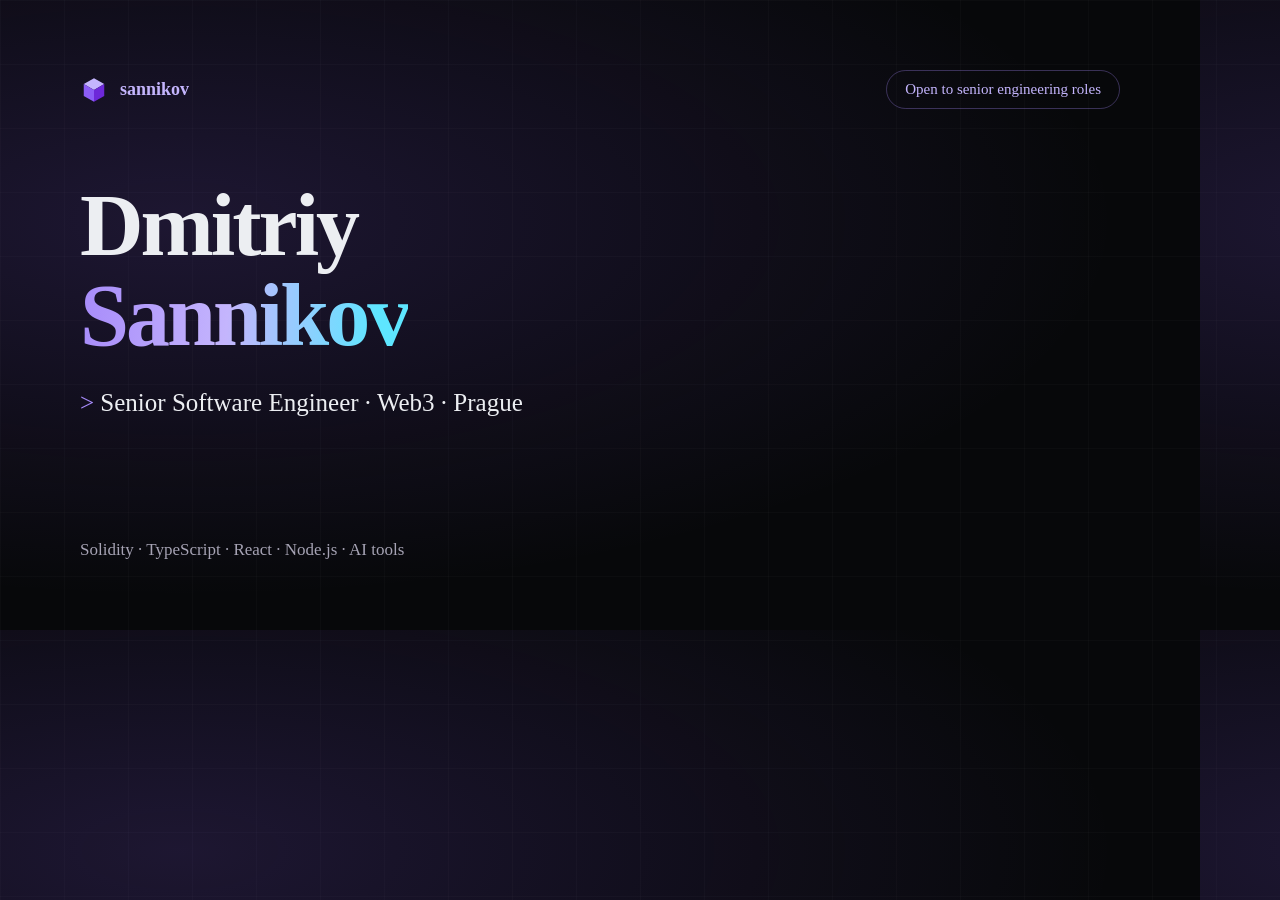
==== scripts/social-preview.html @ b62943a7 "Publish personal portfolio at root domain" ====
<!doctype html><html><head><meta charset="utf-8"><style>
@font-face{font-family:Unbounded;src:url('/node_modules/@fontsource-variable/unbounded/files/unbounded-latin-wght-normal.woff2')}@font-face{font-family:Inter;src:url('/node_modules/@fontsource-variable/inter/files/inter-latin-wght-normal.woff2')}
@font-face{font-family:Mono;src:url('/node_modules/@fontsource-variable/jetbrains-mono/files/jetbrains-mono-latin-wght-normal.woff2')}
*{box-sizing:border-box}html,body{margin:0;width:1200px;height:630px;overflow:hidden}body{background:#07080a;color:#eceef2;font-family:Inter,sans-serif;padding:70px 80px;position:relative;background-image:radial-gradient(ellipse at 15% 35%,#8b5cf62b,transparent 65%),linear-gradient(#ffffff05 1px,transparent 1px),linear-gradient(90deg,#ffffff05 1px,transparent 1px);background-size:auto,64px 64px,64px 64px}.top{display:flex;align-items:center;justify-content:space-between;color:#c4b5fd;font-size:18px}.brand{display:flex;align-items:center;gap:12px;font-family:Unbounded;font-weight:600}.brand svg{width:28px;height:28px}.pill{font-family:Mono;border:1px solid #a78bfa50;border-radius:40px;padding:10px 18px;font-size:15px}h1{font-family:Unbounded;font-size:88px;line-height:1.02;letter-spacing:-3px;margin:72px 0 28px;font-weight:700}h1 span{display:block;background:linear-gradient(95deg,#a78bfa,#c4b5fd 45%,#5ee6ff 90%);background-clip:text;color:transparent;width:max-content}h2{font-family:Mono;font-size:25px;font-weight:500;margin:0 0 20px}.desc{font-size:22px;color:#a6a3b4;line-height:1.5;margin:0}.footer{position:absolute;bottom:70px;left:80px;right:80px;display:flex;justify-content:space-between;font-family:Mono;color:#a6a3b4;font-size:17px}.projects{color:#c4b5fd}
</style></head><body><div class="top"><div class="brand"><svg viewBox="0 0 32 32"><path d="M16 2.5 27.7 9.25 16 16 4.3 9.25Z" fill="#c4b5fd"/><path d="M4.3 9.25 16 16v13.5L4.3 22.75Z" fill="#8b5cf6"/><path d="M27.7 9.25 16 16v13.5l11.7-6.75Z" fill="#6d28d9"/></svg>sannikov</div><div class="pill">Open to senior engineering roles</div></div><h1>Dmitriy<span>Sannikov</span></h1><h2><span style="color:#a78bfa">&gt;</span> Senior Software Engineer · Web3 · Prague</h2><div class="footer"><span>Solidity · TypeScript · React · Node.js · AI tools</span></div></body></html>
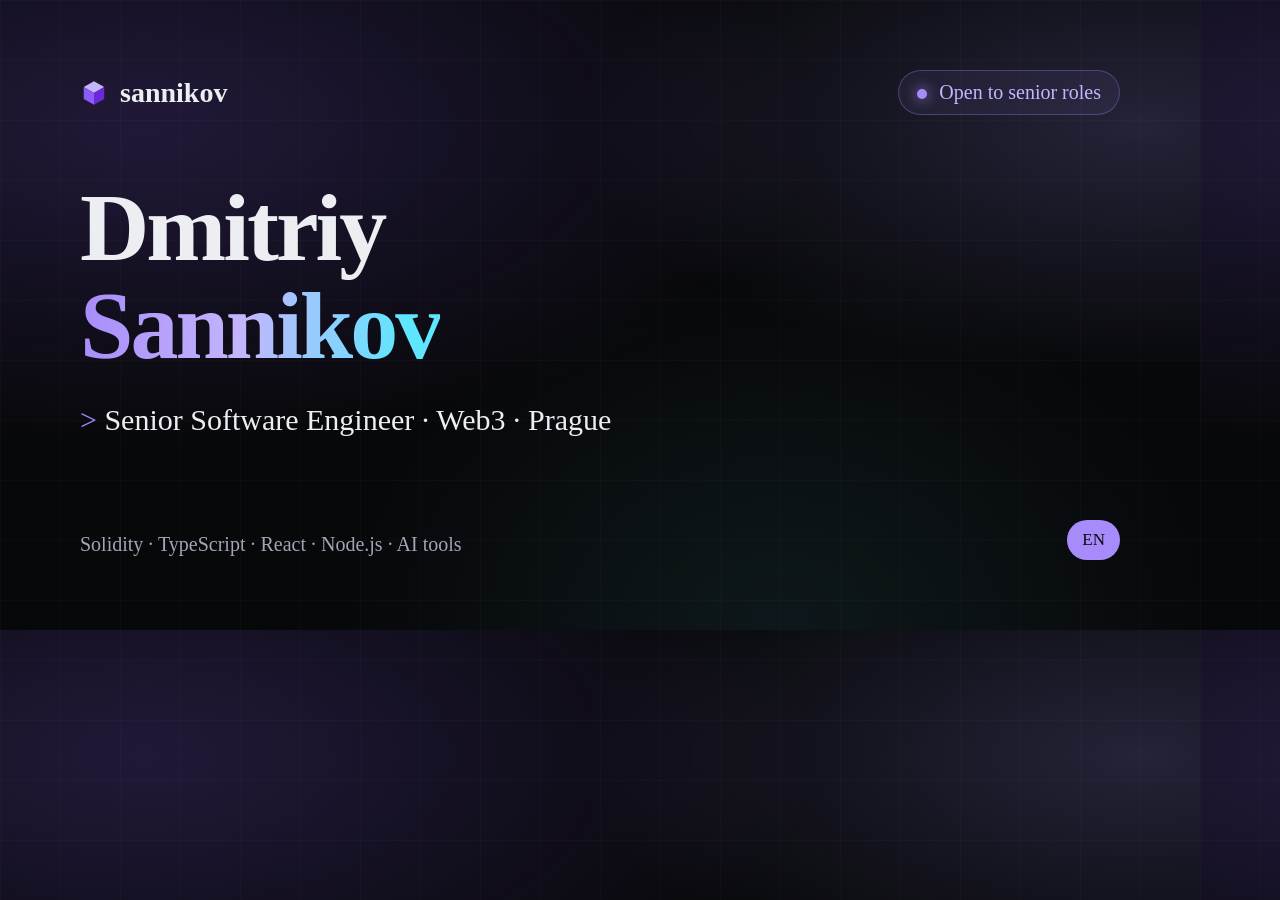
==== commit 6c5850b3: "Align social preview typography and layout with reference" ====
--- a/scripts/social-preview.html
+++ b/scripts/social-preview.html
@@ -1,5 +1,5 @@
 <!doctype html><html><head><meta charset="utf-8"><style>
 @font-face{font-family:Unbounded;src:url('/node_modules/@fontsource-variable/unbounded/files/unbounded-latin-wght-normal.woff2')}@font-face{font-family:Inter;src:url('/node_modules/@fontsource-variable/inter/files/inter-latin-wght-normal.woff2')}
 @font-face{font-family:Mono;src:url('/node_modules/@fontsource-variable/jetbrains-mono/files/jetbrains-mono-latin-wght-normal.woff2')}
-*{box-sizing:border-box}html,body{margin:0;width:1200px;height:630px;overflow:hidden}body{background:#07080a;color:#eceef2;font-family:Inter,sans-serif;padding:70px 80px;position:relative;background-image:radial-gradient(ellipse at 15% 35%,#8b5cf62b,transparent 65%),linear-gradient(#ffffff05 1px,transparent 1px),linear-gradient(90deg,#ffffff05 1px,transparent 1px);background-size:auto,64px 64px,64px 64px}.top{display:flex;align-items:center;justify-content:space-between;color:#c4b5fd;font-size:18px}.brand{display:flex;align-items:center;gap:12px;font-family:Unbounded;font-weight:600}.brand svg{width:28px;height:28px}.pill{font-family:Mono;border:1px solid #a78bfa50;border-radius:40px;padding:10px 18px;font-size:15px}h1{font-family:Unbounded;font-size:88px;line-height:1.02;letter-spacing:-3px;margin:72px 0 28px;font-weight:700}h1 span{display:block;background:linear-gradient(95deg,#a78bfa,#c4b5fd 45%,#5ee6ff 90%);background-clip:text;color:transparent;width:max-content}h2{font-family:Mono;font-size:25px;font-weight:500;margin:0 0 20px}.desc{font-size:22px;color:#a6a3b4;line-height:1.5;margin:0}.footer{position:absolute;bottom:70px;left:80px;right:80px;display:flex;justify-content:space-between;font-family:Mono;color:#a6a3b4;font-size:17px}.projects{color:#c4b5fd}
-</style></head><body><div class="top"><div class="brand"><svg viewBox="0 0 32 32"><path d="M16 2.5 27.7 9.25 16 16 4.3 9.25Z" fill="#c4b5fd"/><path d="M4.3 9.25 16 16v13.5L4.3 22.75Z" fill="#8b5cf6"/><path d="M27.7 9.25 16 16v13.5l11.7-6.75Z" fill="#6d28d9"/></svg>sannikov</div><div class="pill">Open to senior engineering roles</div></div><h1>Dmitriy<span>Sannikov</span></h1><h2><span style="color:#a78bfa">&gt;</span> Senior Software Engineer · Web3 · Prague</h2><div class="footer"><span>Solidity · TypeScript · React · Node.js · AI tools</span></div></body></html>
+*{box-sizing:border-box}html,body{margin:0;width:1200px;height:630px;overflow:hidden}body{background:#07080a;color:#eceef2;font-family:Inter,sans-serif;padding:70px 80px;position:relative;background-image:radial-gradient(ellipse at 12% 20%,#8b5cf633,transparent 45%),radial-gradient(ellipse at 95% 20%,#a397ff30,transparent 35%),radial-gradient(ellipse at 65% 100%,#5ee6ff12,transparent 40%),linear-gradient(#ffffff05 1px,transparent 1px),linear-gradient(90deg,#ffffff05 1px,transparent 1px);background-size:auto,auto,auto,60px 60px,60px 60px}.top{display:flex;align-items:center;justify-content:space-between;color:#c4b5fd;font-size:28px}.brand{display:flex;align-items:center;gap:12px;font-family:Unbounded;font-weight:600;color:#eceef2}.brand svg{width:28px;height:28px}.pill::before{content:"";display:inline-block;width:10px;height:10px;border-radius:50%;background:#a78bfa;box-shadow:0 0 14px #a78bfa;margin-right:12px}.pill{font-family:Mono;background:#a78bfa12;border:1px solid #a78bfa50;border-radius:40px;padding:10px 18px;font-size:20px}h1{font-family:Unbounded;font-size:96px;line-height:1.02;letter-spacing:-3px;margin:64px 0 28px;font-weight:700}h1 span{display:block;background:linear-gradient(95deg,#a78bfa,#c4b5fd 45%,#5ee6ff 90%);background-clip:text;color:transparent;width:max-content}h2{font-family:Mono;font-size:30px;font-weight:500;margin:0 0 20px}.desc{font-size:22px;color:#a6a3b4;line-height:1.5;margin:0}.footer{position:absolute;bottom:70px;left:80px;right:80px;display:flex;justify-content:space-between;font-family:Mono;color:#a6a3b4;font-size:20px}.projects{color:#c4b5fd}
+</style></head><body><div class="top"><div class="brand"><svg viewBox="0 0 32 32"><path d="M16 2.5 27.7 9.25 16 16 4.3 9.25Z" fill="#c4b5fd"/><path d="M4.3 9.25 16 16v13.5L4.3 22.75Z" fill="#8b5cf6"/><path d="M27.7 9.25 16 16v13.5l11.7-6.75Z" fill="#6d28d9"/></svg>sannikov</div><div class="pill">Open to senior roles</div></div><h1>Dmitriy<span>Sannikov</span></h1><h2><span style="color:#a78bfa">&gt;</span> Senior Software Engineer · Web3 · Prague</h2><div class="footer"><span>Solidity · TypeScript · React · Node.js · AI tools</span><span style="background:#a78bfa;color:#07080a;border-radius:99px;padding:10px 15px;font-size:17px;margin-top:-13px">EN</span></div></body></html>
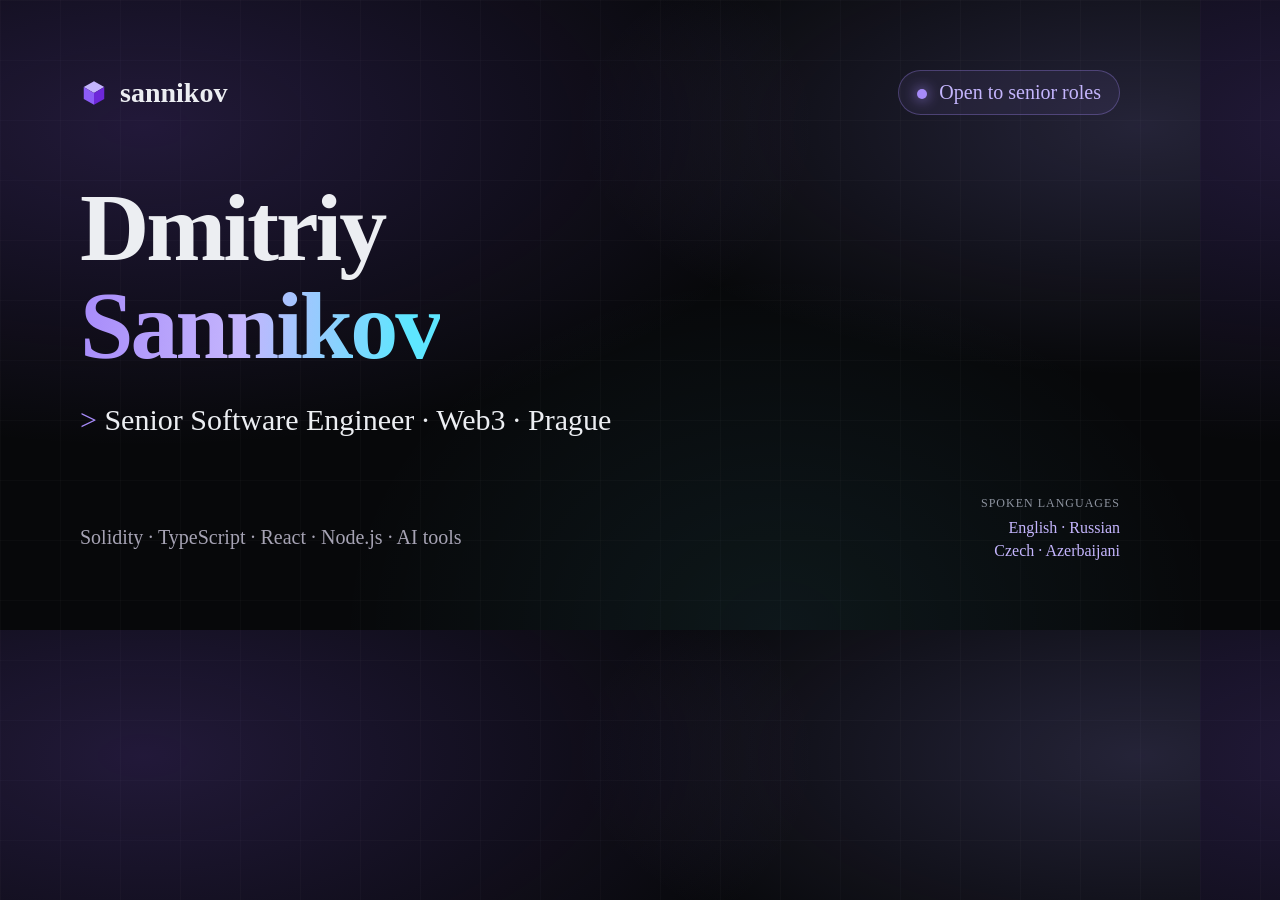
==== commit 59fbeaa1: "Show spoken languages on social preview" ====
--- a/scripts/social-preview.html
+++ b/scripts/social-preview.html
@@ -1,5 +1,5 @@
 <!doctype html><html><head><meta charset="utf-8"><style>
 @font-face{font-family:Unbounded;src:url('/node_modules/@fontsource-variable/unbounded/files/unbounded-latin-wght-normal.woff2')}@font-face{font-family:Inter;src:url('/node_modules/@fontsource-variable/inter/files/inter-latin-wght-normal.woff2')}
 @font-face{font-family:Mono;src:url('/node_modules/@fontsource-variable/jetbrains-mono/files/jetbrains-mono-latin-wght-normal.woff2')}
-*{box-sizing:border-box}html,body{margin:0;width:1200px;height:630px;overflow:hidden}body{background:#07080a;color:#eceef2;font-family:Inter,sans-serif;padding:70px 80px;position:relative;background-image:radial-gradient(ellipse at 12% 20%,#8b5cf633,transparent 45%),radial-gradient(ellipse at 95% 20%,#a397ff30,transparent 35%),radial-gradient(ellipse at 65% 100%,#5ee6ff12,transparent 40%),linear-gradient(#ffffff05 1px,transparent 1px),linear-gradient(90deg,#ffffff05 1px,transparent 1px);background-size:auto,auto,auto,60px 60px,60px 60px}.top{display:flex;align-items:center;justify-content:space-between;color:#c4b5fd;font-size:28px}.brand{display:flex;align-items:center;gap:12px;font-family:Unbounded;font-weight:600;color:#eceef2}.brand svg{width:28px;height:28px}.pill::before{content:"";display:inline-block;width:10px;height:10px;border-radius:50%;background:#a78bfa;box-shadow:0 0 14px #a78bfa;margin-right:12px}.pill{font-family:Mono;background:#a78bfa12;border:1px solid #a78bfa50;border-radius:40px;padding:10px 18px;font-size:20px}h1{font-family:Unbounded;font-size:96px;line-height:1.02;letter-spacing:-3px;margin:64px 0 28px;font-weight:700}h1 span{display:block;background:linear-gradient(95deg,#a78bfa,#c4b5fd 45%,#5ee6ff 90%);background-clip:text;color:transparent;width:max-content}h2{font-family:Mono;font-size:30px;font-weight:500;margin:0 0 20px}.desc{font-size:22px;color:#a6a3b4;line-height:1.5;margin:0}.footer{position:absolute;bottom:70px;left:80px;right:80px;display:flex;justify-content:space-between;font-family:Mono;color:#a6a3b4;font-size:20px}.projects{color:#c4b5fd}
-</style></head><body><div class="top"><div class="brand"><svg viewBox="0 0 32 32"><path d="M16 2.5 27.7 9.25 16 16 4.3 9.25Z" fill="#c4b5fd"/><path d="M4.3 9.25 16 16v13.5L4.3 22.75Z" fill="#8b5cf6"/><path d="M27.7 9.25 16 16v13.5l11.7-6.75Z" fill="#6d28d9"/></svg>sannikov</div><div class="pill">Open to senior roles</div></div><h1>Dmitriy<span>Sannikov</span></h1><h2><span style="color:#a78bfa">&gt;</span> Senior Software Engineer · Web3 · Prague</h2><div class="footer"><span>Solidity · TypeScript · React · Node.js · AI tools</span><span style="background:#a78bfa;color:#07080a;border-radius:99px;padding:10px 15px;font-size:17px;margin-top:-13px">EN</span></div></body></html>
+*{box-sizing:border-box}html,body{margin:0;width:1200px;height:630px;overflow:hidden}body{background:#07080a;color:#eceef2;font-family:Inter,sans-serif;padding:70px 80px;position:relative;background-image:radial-gradient(ellipse at 12% 20%,#8b5cf633,transparent 45%),radial-gradient(ellipse at 95% 20%,#a397ff30,transparent 35%),radial-gradient(ellipse at 65% 100%,#5ee6ff12,transparent 40%),linear-gradient(#ffffff05 1px,transparent 1px),linear-gradient(90deg,#ffffff05 1px,transparent 1px);background-size:auto,auto,auto,60px 60px,60px 60px}.top{display:flex;align-items:center;justify-content:space-between;color:#c4b5fd;font-size:28px}.brand{display:flex;align-items:center;gap:12px;font-family:Unbounded;font-weight:600;color:#eceef2}.brand svg{width:28px;height:28px}.pill::before{content:"";display:inline-block;width:10px;height:10px;border-radius:50%;background:#a78bfa;box-shadow:0 0 14px #a78bfa;margin-right:12px}.pill{font-family:Mono;background:#a78bfa12;border:1px solid #a78bfa50;border-radius:40px;padding:10px 18px;font-size:20px}h1{font-family:Unbounded;font-size:96px;line-height:1.02;letter-spacing:-3px;margin:64px 0 28px;font-weight:700}h1 span{display:block;background:linear-gradient(95deg,#a78bfa,#c4b5fd 45%,#5ee6ff 90%);background-clip:text;color:transparent;width:max-content}h2{font-family:Mono;font-size:30px;font-weight:500;margin:0 0 20px}.desc{font-size:22px;color:#a6a3b4;line-height:1.5;margin:0}.footer{position:absolute;bottom:70px;left:80px;right:80px;display:flex;justify-content:space-between;font-family:Mono;color:#a6a3b4;font-size:20px}.spoken{display:flex;flex-direction:column;gap:5px;text-align:right;font-size:16px;color:#c4b5fd;margin-top:-30px}.spoken-label{font-size:12px;letter-spacing:1px;text-transform:uppercase;color:#8e94a0;margin-bottom:3px}
+</style></head><body><div class="top"><div class="brand"><svg viewBox="0 0 32 32"><path d="M16 2.5 27.7 9.25 16 16 4.3 9.25Z" fill="#c4b5fd"/><path d="M4.3 9.25 16 16v13.5L4.3 22.75Z" fill="#8b5cf6"/><path d="M27.7 9.25 16 16v13.5l11.7-6.75Z" fill="#6d28d9"/></svg>sannikov</div><div class="pill">Open to senior roles</div></div><h1>Dmitriy<span>Sannikov</span></h1><h2><span style="color:#a78bfa">&gt;</span> Senior Software Engineer · Web3 · Prague</h2><div class="footer"><span>Solidity · TypeScript · React · Node.js · AI tools</span><div class="spoken"><span class="spoken-label">Spoken languages</span><span>English · Russian</span><span>Czech · Azerbaijani</span></div></div></body></html>
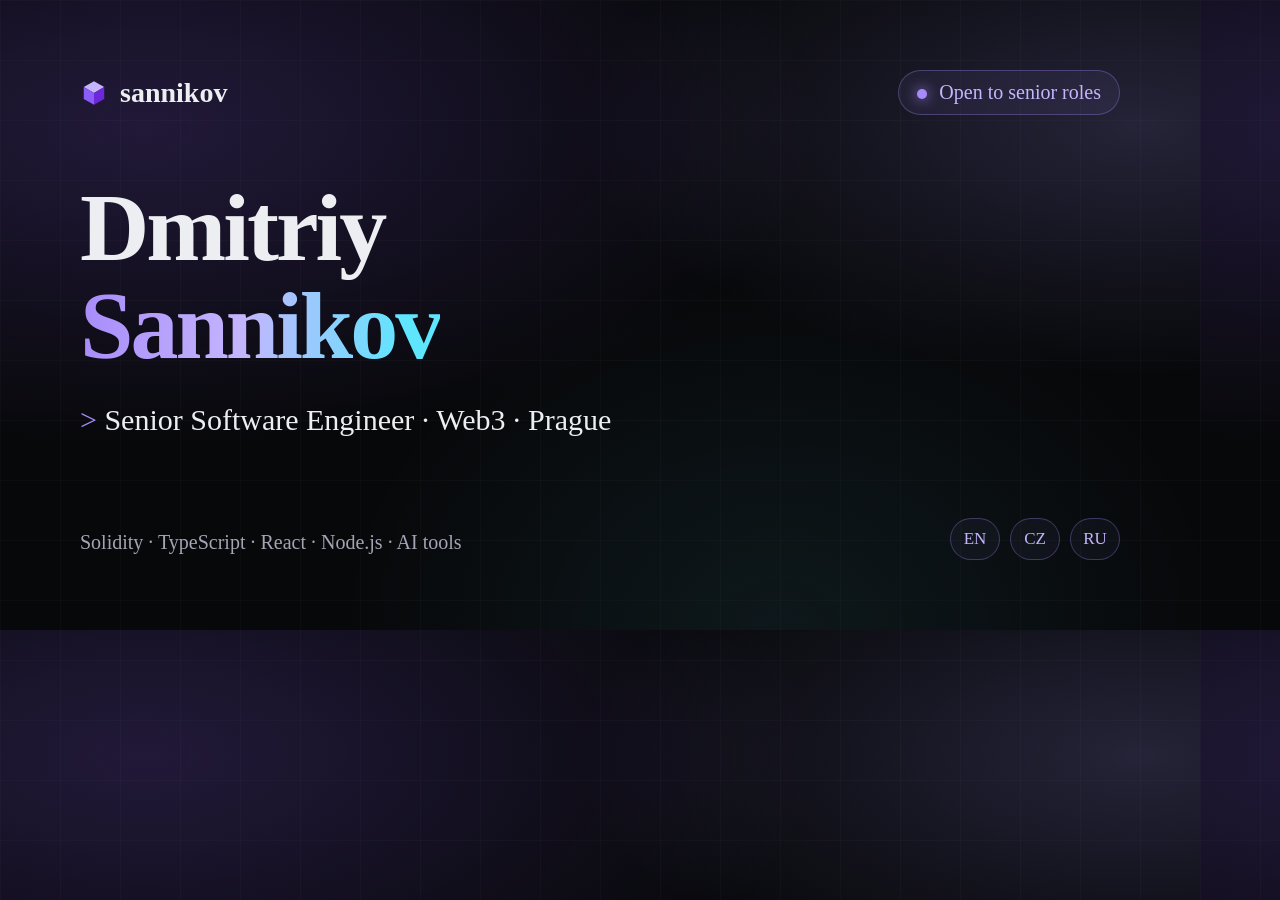
==== commit d04af080: "Use compact EN CZ RU badges on preview" ====
--- a/scripts/social-preview.html
+++ b/scripts/social-preview.html
@@ -1,5 +1,5 @@
 <!doctype html><html><head><meta charset="utf-8"><style>
 @font-face{font-family:Unbounded;src:url('/node_modules/@fontsource-variable/unbounded/files/unbounded-latin-wght-normal.woff2')}@font-face{font-family:Inter;src:url('/node_modules/@fontsource-variable/inter/files/inter-latin-wght-normal.woff2')}
 @font-face{font-family:Mono;src:url('/node_modules/@fontsource-variable/jetbrains-mono/files/jetbrains-mono-latin-wght-normal.woff2')}
-*{box-sizing:border-box}html,body{margin:0;width:1200px;height:630px;overflow:hidden}body{background:#07080a;color:#eceef2;font-family:Inter,sans-serif;padding:70px 80px;position:relative;background-image:radial-gradient(ellipse at 12% 20%,#8b5cf633,transparent 45%),radial-gradient(ellipse at 95% 20%,#a397ff30,transparent 35%),radial-gradient(ellipse at 65% 100%,#5ee6ff12,transparent 40%),linear-gradient(#ffffff05 1px,transparent 1px),linear-gradient(90deg,#ffffff05 1px,transparent 1px);background-size:auto,auto,auto,60px 60px,60px 60px}.top{display:flex;align-items:center;justify-content:space-between;color:#c4b5fd;font-size:28px}.brand{display:flex;align-items:center;gap:12px;font-family:Unbounded;font-weight:600;color:#eceef2}.brand svg{width:28px;height:28px}.pill::before{content:"";display:inline-block;width:10px;height:10px;border-radius:50%;background:#a78bfa;box-shadow:0 0 14px #a78bfa;margin-right:12px}.pill{font-family:Mono;background:#a78bfa12;border:1px solid #a78bfa50;border-radius:40px;padding:10px 18px;font-size:20px}h1{font-family:Unbounded;font-size:96px;line-height:1.02;letter-spacing:-3px;margin:64px 0 28px;font-weight:700}h1 span{display:block;background:linear-gradient(95deg,#a78bfa,#c4b5fd 45%,#5ee6ff 90%);background-clip:text;color:transparent;width:max-content}h2{font-family:Mono;font-size:30px;font-weight:500;margin:0 0 20px}.desc{font-size:22px;color:#a6a3b4;line-height:1.5;margin:0}.footer{position:absolute;bottom:70px;left:80px;right:80px;display:flex;justify-content:space-between;font-family:Mono;color:#a6a3b4;font-size:20px}.spoken{display:flex;flex-direction:column;gap:5px;text-align:right;font-size:16px;color:#c4b5fd;margin-top:-30px}.spoken-label{font-size:12px;letter-spacing:1px;text-transform:uppercase;color:#8e94a0;margin-bottom:3px}
-</style></head><body><div class="top"><div class="brand"><svg viewBox="0 0 32 32"><path d="M16 2.5 27.7 9.25 16 16 4.3 9.25Z" fill="#c4b5fd"/><path d="M4.3 9.25 16 16v13.5L4.3 22.75Z" fill="#8b5cf6"/><path d="M27.7 9.25 16 16v13.5l11.7-6.75Z" fill="#6d28d9"/></svg>sannikov</div><div class="pill">Open to senior roles</div></div><h1>Dmitriy<span>Sannikov</span></h1><h2><span style="color:#a78bfa">&gt;</span> Senior Software Engineer · Web3 · Prague</h2><div class="footer"><span>Solidity · TypeScript · React · Node.js · AI tools</span><div class="spoken"><span class="spoken-label">Spoken languages</span><span>English · Russian</span><span>Czech · Azerbaijani</span></div></div></body></html>
+*{box-sizing:border-box}html,body{margin:0;width:1200px;height:630px;overflow:hidden}body{background:#07080a;color:#eceef2;font-family:Inter,sans-serif;padding:70px 80px;position:relative;background-image:radial-gradient(ellipse at 12% 20%,#8b5cf633,transparent 45%),radial-gradient(ellipse at 95% 20%,#a397ff30,transparent 35%),radial-gradient(ellipse at 65% 100%,#5ee6ff12,transparent 40%),linear-gradient(#ffffff05 1px,transparent 1px),linear-gradient(90deg,#ffffff05 1px,transparent 1px);background-size:auto,auto,auto,60px 60px,60px 60px}.top{display:flex;align-items:center;justify-content:space-between;color:#c4b5fd;font-size:28px}.brand{display:flex;align-items:center;gap:12px;font-family:Unbounded;font-weight:600;color:#eceef2}.brand svg{width:28px;height:28px}.pill::before{content:"";display:inline-block;width:10px;height:10px;border-radius:50%;background:#a78bfa;box-shadow:0 0 14px #a78bfa;margin-right:12px}.pill{font-family:Mono;background:#a78bfa12;border:1px solid #a78bfa50;border-radius:40px;padding:10px 18px;font-size:20px}h1{font-family:Unbounded;font-size:96px;line-height:1.02;letter-spacing:-3px;margin:64px 0 28px;font-weight:700}h1 span{display:block;background:linear-gradient(95deg,#a78bfa,#c4b5fd 45%,#5ee6ff 90%);background-clip:text;color:transparent;width:max-content}h2{font-family:Mono;font-size:30px;font-weight:500;margin:0 0 20px}.desc{font-size:22px;color:#a6a3b4;line-height:1.5;margin:0}.footer{position:absolute;bottom:70px;left:80px;right:80px;display:flex;justify-content:space-between;font-family:Mono;color:#a6a3b4;font-size:20px}.spoken{display:flex;gap:10px;margin-top:-13px}.spoken span{display:grid;place-items:center;width:50px;height:42px;border:1px solid #a78bfa50;border-radius:99px;color:#c4b5fd;font:17px Mono;background:#a78bfa0c}
+</style></head><body><div class="top"><div class="brand"><svg viewBox="0 0 32 32"><path d="M16 2.5 27.7 9.25 16 16 4.3 9.25Z" fill="#c4b5fd"/><path d="M4.3 9.25 16 16v13.5L4.3 22.75Z" fill="#8b5cf6"/><path d="M27.7 9.25 16 16v13.5l11.7-6.75Z" fill="#6d28d9"/></svg>sannikov</div><div class="pill">Open to senior roles</div></div><h1>Dmitriy<span>Sannikov</span></h1><h2><span style="color:#a78bfa">&gt;</span> Senior Software Engineer · Web3 · Prague</h2><div class="footer"><span>Solidity · TypeScript · React · Node.js · AI tools</span><div class="spoken"><span>EN</span><span>CZ</span><span>RU</span></div></div></body></html>
